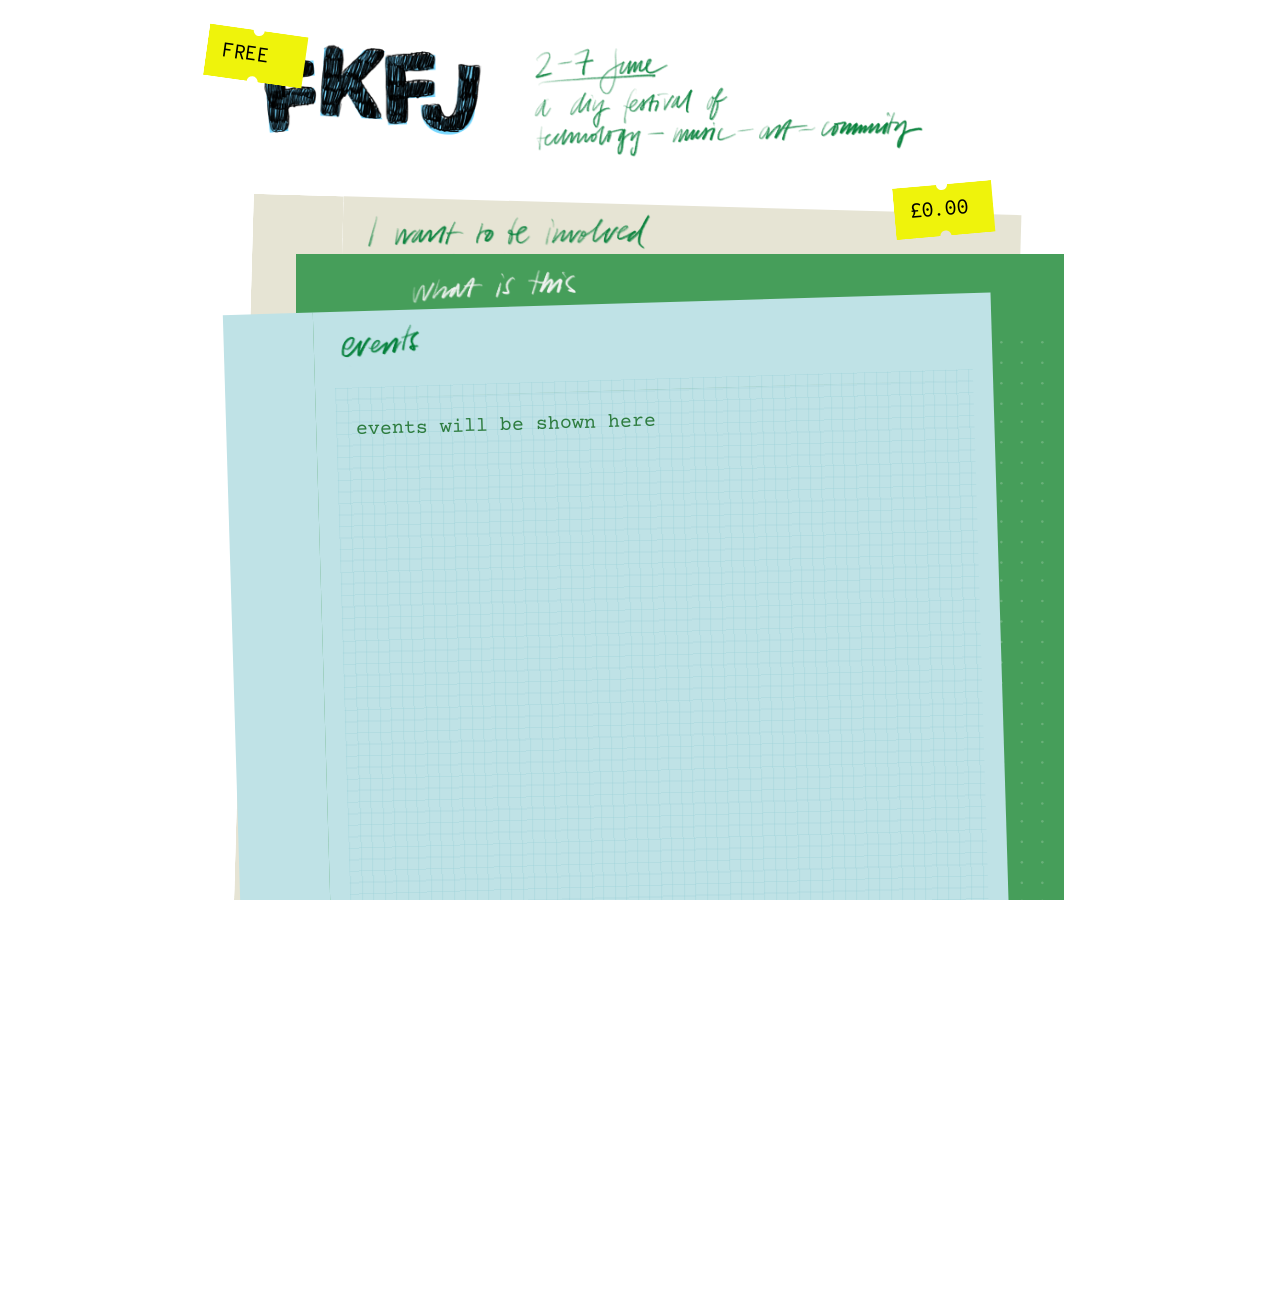
==== index.html @ 5d513fa5 "Create a lil website" ====
<html>
  <head>
    <meta charset="utf-8" />
    <meta name="viewport" content="width=device-width, initial-scale=1" />

    <title>FKFJ — a free diy festival — 2–7 June 2025 — yes you’re involved</title>
    <link rel="stylesheet" href="fkfj.css" />
  </head>

  <body class="no-js">
    <header>
      <div class="logo">
        <picture class="logo-img">
          <source srcset="images/fkfj.png" media="(prefers-reduced-motion: reduce)"></source>
          <img srcset="images/fkfj.gif" alt="FKFJ" />
        </picture>

        <h1 class="logo-txt">FKFJ</h1>
        <div class="sticker-wrapper">
          <span class="price-sticker">
            <span>FREE</span>
          </span>
        </div>
      </div>
      <div class="about">
        <img src="images/about.png" class="hand-drawn-about" />
        <h2 class="date hidden">2–7 June 2025</h2>
        <h3 class="what-it-is hidden">a diy festival of technology! music! art! community!</h3>
      </div>
    </header>
    <div class="pages">
        <div class="sticker2-wrapper">
          <span class="price-sticker">
            <span>£0.00</span>
          </span>
        </div>
      <div class="page bottom beige" id="i-wanna-be-involved">
        <div class="page-margin"></div>

        <div class="page-inner">
          <img src="images/get-involved.png" class="hand-drawn-title" />
          <h1 class="hidden">I want to be involved</h1>
            <div class="content">
              <p>content goes here</p>
            </div>
          </div>
      </div>

      <div class="page middle green" id="what-is-this">
        <div class="page-margin"></div>

        <div class="page-inner">
          <img src="images/what-is-this.png" class="hand-drawn-title" />
          <h1 class="hidden">what is this</h1>
            <div class="content">
              <p>content goes here</p>
              <footer>
                <p>made with love by hand</p>
              </footer>
            </div>
          </div>
      </div>

      <div class="page top blue" id="events">
        <div class="page-margin"></div>

        <div class="page-inner">
          <img src="images/events.png" class="hand-drawn-title" />
          <h1 class="hidden">events</h1>
            <div class="content">
              <p>events will be shown here</p>
              <!-- here is the html for the list of events
              <ol class="events">
                <li class="event expanded">
                  <span class="date-time">2 June, 18:00</span>
                  <span class="location">Friends House</span>
                  <span class="title">keep calm and make things</span>
                  <p>Here’s a decription of the event. Maybe it will be a few sentences. Maybe more? We just don’t really know. But ideally, let’s not ask people to create images, that sucks, keep it lofi and keep it easy.</p>
                </li>
                </ol>
                -->
              <div class="grid"></div>
            </div>

        </div>
      </div>
    </div>
  
  
  </body>
  <script type="text/javascript" src="fkfj.js"></script>

</html>
---- fkfj.css ----
@font-face {
  font-family: 'Overpass';
  font-style: normal;
  font-weight: normal;
  src: url(fonts/OverpassMono-VariableFont_wght.ttf) format('truetype');
}

@font-face {
  font-family: 'Courier Prime';
  font-style: normal;
  font-weight: normal;
  src: url(fonts/CourierPrime-Regular.ttf) format('truetype');
}

@font-face {
  font-family: 'Courier Prime';
  font-style: normal;
  font-weight: bold;
  src: url(fonts/CourierPrime-Bold.ttf) format('truetype');
}

@font-face {
  font-family: 'Courier Prime';
  font-style: italic;
  font-weight: normal;
  src: url(fonts/CourierPrime-Italic.ttf) format('truetype');
}

@font-face {
  font-family: 'Courier Prime';
  font-style: italic;
  font-weight: bold;
  src: url(fonts/CourierPrime-BoldItalic.ttf) format('truetype');
}

:root {
  --beige: #E6E4D4;
  --beige-text: #F5F5F5;
  --green-bg: #469E5A;
  --green-text: #2D7C3F;
  --baby-blue: #BFE2E6;
  --gridline-blue: #86C7CE;
  --yellow: #EFF30B;

  --large-max-width: 50vw;
  --medium-max-width: 60vw;
  --small-max-width: 90vw;
  --tiny-max-width: 95vw;
  
  --default-max-width: var(--medium-max-width);
}

html, body {
  height: 100%;
  width: 100%;
  margin: 0;
  padding: 0;
  overflow-x: clip;
}

body {
  font-family: 'Courier Prime', Courier New, monospace;
  color: var(--green-text);
  overflow-x: hidden;
}

img, picture {
  max-width: 100%;
}

a, a:visited, a:hover, a:active {
  color: inherit;
}

p {
  margin-top: 0;
}

h1 {
  font-style: italic;
  font-weight: bold;
  margin-top: 0;
}

p, ol {
  font-size: 20px;
}

header h1, header h2, header h3 {
  font-style: normal;
  font-weight: bold;
  font-size: 32px;
}

header {
  max-width: var(--default-max-width);
  margin-left: auto;
  margin-right: auto;
  margin-bottom: 40px;
  margin-top: 40px;
  display: flex;
  gap: 40px;
  align-items: center;
}

.hidden {
  height: 0;
  width: 0;
  opacity: 0;
}

.hand-drawn-title {
  max-width: 340px;
}


.logo {
  flex: 0 0 400px;
  position: relative;
}

.logo-img {
  max-width: 100%;
}

.logo-txt {
  opacity: 0;
  height: 0;
  width: 0;
}

.sticker-wrapper {
  position: absolute;
  left: -50px;
  top: -10px;
  transform: rotate(8deg);
}
.sticker2-wrapper {
  position: absolute;
  right: 30px;
  top: -20px;
  transform: rotate(-5deg);
  z-index: 6;
}
.price-sticker {
  display: inline-block;
  width: 100px;
  height: 52px;
  position: relative;
  background: var(--yellow);
  mask: url(images/price-sticker.svg#price-sticker);
  mask-size: cover;
}
.price-sticker span {
  color: black;
  font-family: 'Overpass', monospace;
  font-size: 20px;
  position: absolute;
  top: 13px;
  left: 15px;
}

.hand-drawn-about {
  max-width: 80%;
}

.date {
  font-style: italic;
  margin: 0;
}
.what-it-is {
  font-style: italic;
  font-weight: normal;
  margin: 0;
}

.pages {
  max-width: var(--default-max-width);
  position: relative;
  margin-left: auto;
  margin-right: auto;
  min-height: 1100px;
}
.no-js .pages {
  display: flex;
  flex-direction: column;
}

.page {
  padding-left: 20px;
  min-height: 900px;
  width: 100%;
  position: absolute;
  display: flex;
  gap: 0;
  flex-direction: row;
  align-items: stretch;
  transition: all 0.25s ease-out;
}
.no-js .page {
  position: unset !important;
}

.page-margin {
  flex: 0 0 90px;
  background: var(--baby-blue);
  mask: url(images/holespunched.svg);
  mask-size: cover;
}

.page.blue .page-margin {
  mask: unset;
}
.page-inner {
  padding: 5px 20px 20px 20px;
  flex-grow: 2;
  display: flex;
  flex-direction: column;
  align-items: stretch;
}
.page.bottom {
  transform: rotate(1.6deg);
  z-index: 0;
  left: -35px;
  cursor: pointer;
}
.page.bottom.mid-transition {
  transform: rotate(4.2deg);
  left: -130px;
}
.no-js .page.bottom {
 order: 3;
}

.page.middle {
  transform: rotate(0deg);
  top: 50px;
  left: 20px;
  z-index: 1;
  cursor: pointer;
}
.page.middle.mid-transition {
  transform: rotate(-5deg);
  left: 80px;
}
.no-js .page.middle {
 order: 2;
}

.page.top {
  transform: rotate(-1.7deg);
  top: 100px;
  left: -40px;
  z-index: 2;
}
.page.top.mid-transition {
  transform: rotate(-3deg);
  left: -80px;
}
.no-js .page.top {
 order: 1;
}

.page.beige .page-inner, .page.beige .page-margin {
  background: var(--beige);
}

.page.green .page-inner, .page.green .page-margin {
  background: var(--green-bg);
  color: var(--beige-text);
}
.page.blue .page-inner, .page.blue .page-margin {
  background: var(--baby-blue);
}

.page.beige .content {
  background-image: url(images/lines.svg);
  background-size: cover;
}

.page.green .content {
  background-image: url(images/dotgrid.svg);
  background-size: cover;
}

.page.blue .content {
  /* overflow-y: auto; */
  position: relative;

  background:
    linear-gradient(#bfe2e6 33%, rgba(191,226,230, 0)),
    linear-gradient(rgba(191,226,230, 0), #bfe2e6 66%) 0 100%,
    radial-gradient(farthest-side at 50% 0, rgba(45,124,63, 0.5), rgba(0,0,0,0)),
    radial-gradient(farthest-side at 50% 100%, rgba(45,124,63, 0.5), rgba(0,0,0,0)) 0 100%;
  background-color: #bfe2e6;
  background-repeat: no-repeat;
  background-attachment: local, local, scroll, scroll;
  background-size: 100% 51px, 100% 51px, 100% 17px, 100% 17px;
}
.page.blue .grid {
  background-image: url(images/grid.svg);
  background-repeat: repeat;
  position: fixed;
  left: 130px;
  right: 20px;
  top: 76px;
  bottom: 20px;
  pointer-events: none;
  mix-blend-mode: darken;
}

.content {
  padding: 20px;
  flex-grow: 2;
}
.content {
    -ms-overflow-style: none;  /* Internet Explorer 10+ */
    scrollbar-width: none;  /* Firefox */
}
.content::-webkit-scrollbar {
    display: none;  /* Safari and Chrome */
}

.events {
  list-style-type: none;
  margin-top: 0;
  padding: 0;
  border-top: 1px solid var(--green-bg);
}

.event {
  padding: 20px 0;
  border-bottom: 1px solid var(--green-bg);
  cursor: pointer;
}
.no-js .event {
  cursor: unset !important;
}

.event.expanded p {
  display: block;
}

.event p {
  display: none;
  max-width: 100%;
  margin-top: 1em;
}

.event p:last-of-type {
  margin-bottom: 0;
}

.event .date-time, .event .location {
}

.event .title {
  font-style: italic;
  font-weight: bold;
  font-size: 24px;
  display: block;
  text-decoration: underline;
}

footer {
  max-width: var(--default-max-width);
  margin: 10px auto 20px auto;
  min-height: 80px;
}

@media (width > 1800px) {
  :root {
    --default-max-width: var(--large-max-width)
  }
}

@media (width > 1200px) and (width <= 1800px) {
  :root {
    --default-max-width: var(--medium-max-width)
  }

  .logo {
    flex: 0 0 30%;
  }
}

@media (width > 500px) and (width <= 1200px) {
  :root {
    --default-max-width: var(--small-max-width)
  }

  .logo {
    flex: 0 0 30%;
  }

  .sticker-wrapper {
    left: 0;
    top: -10px;
  }
}

@media (width <= 500px) {
  :root {
    --default-max-width: var(--tiny-max-width);
  }

  body {
    font-size: 14px;
  }

  header {
    margin-top: 20px;
    margin-bottom: 20px;
    padding-left: 10px;
    padding-right: 10px;
    gap: 15px;
    box-sizing: border-box;
  }

  p, ol {
    font-size: 18px;
  }

  .hand-drawn-about {
    max-width: 100%;
  }

  .hand-drawn-title {
    max-width: 200px;
  }

  .date, .what-it-is {
    font-size: 18px;
  }

  .logo {
    flex: 0 0 50%;
    position: relative;
  }
  
  .logo-img {
    padding-top: 20px;
  }

  .price-sticker {
    width: 75px;
    height: 39px;
  }

  .price-sticker span {
    font-size: 16px;
  }

  .sticker-wrapper {
    left: 0;
    top: -25px;
  }

  .pages {
    min-width: 105vw;
    min-height: 100vh;
  }

  .page {
    min-height: 90vh;
  }

  .page.blue .grid {
    left: 90px;
    right: 20px;
    top: 60px;
    bottom: 20px;
  }

  .page-margin {
    flex: 0 0 50px;
    mask: url(images/holespunched2.svg);
    mask-size: cover;
    mask-position: center;
  }

  .page-inner {
    padding-top: 10px;
  }

  .page-inner h1 {
    font-size: 22px;
  }

  .event .title {
    font-size: 18px;
  }

  footer {
    margin-top: 40px;
    min-height: unset;
  }
}

@media (prefers-reduced-motion) {
  * {
    animation: none !important;
    transition-duration: 0s !important;
  }
}
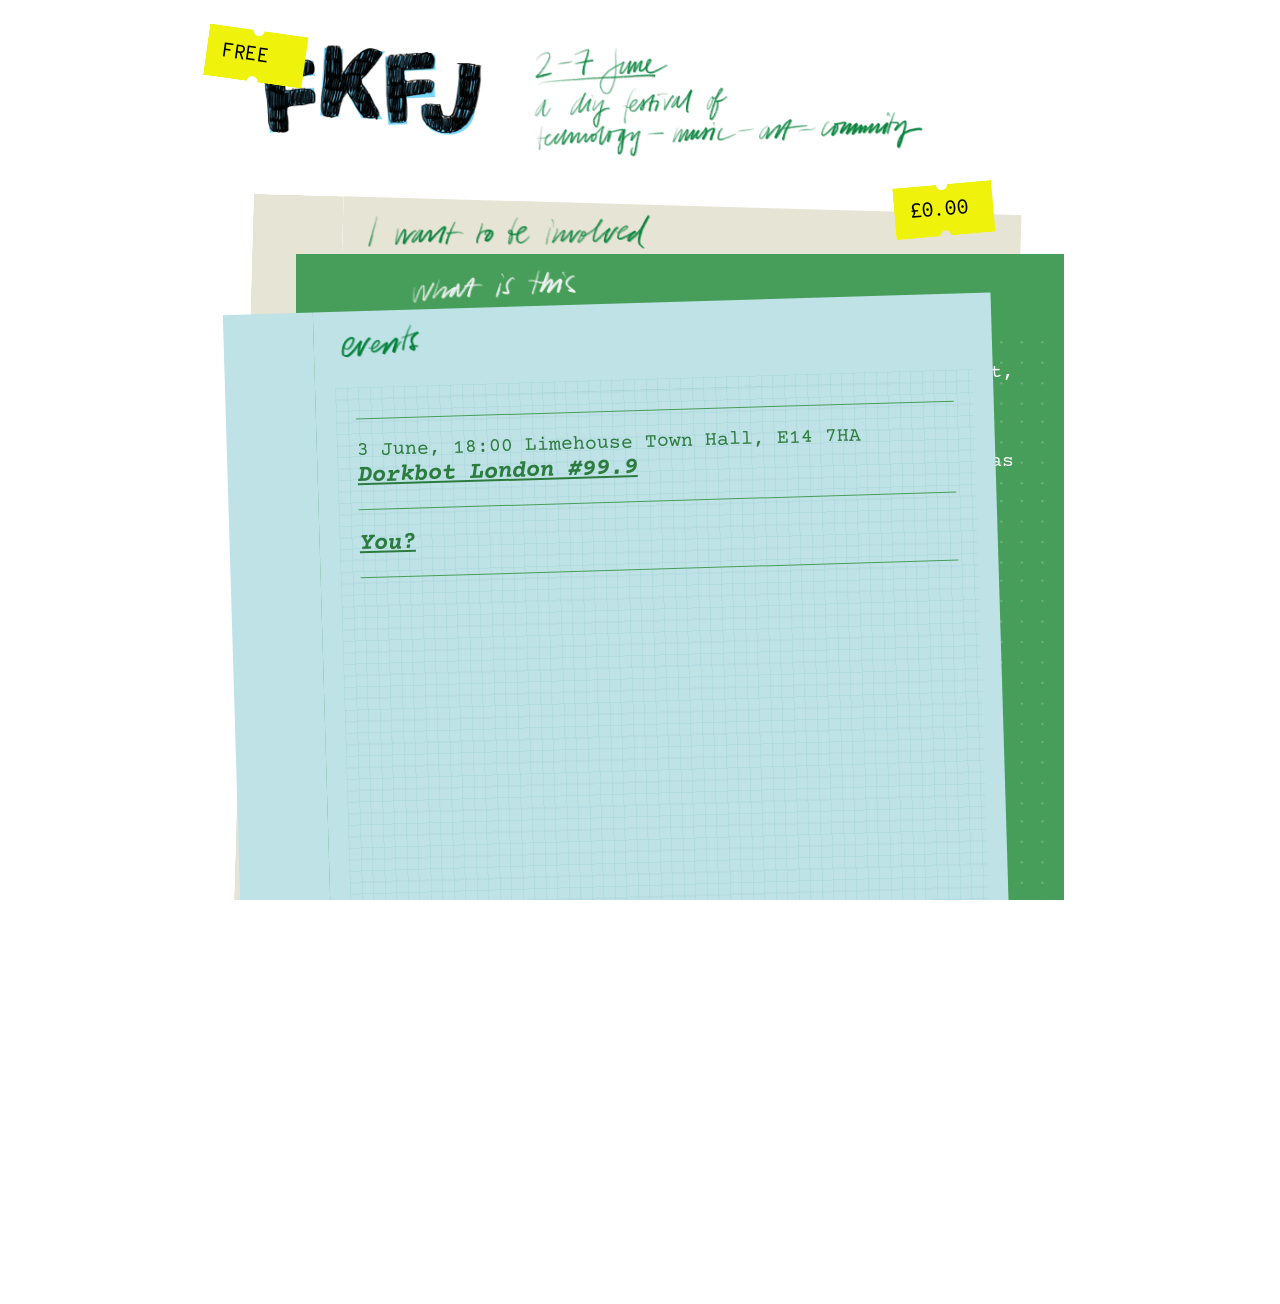
==== commit a019e875: "TEXT" ====
--- a/index.html
+++ b/index.html
@@ -41,7 +41,13 @@
           <img src="images/get-involved.png" class="hand-drawn-title" />
           <h1 class="hidden">I want to be involved</h1>
             <div class="content">
-              <p>content goes here</p>
+              <p>If you have an event you think would fit with the vaguely anti-SXSW ethos of FKFJ, we'll happily list it!</p>
+              <p>Talks, workshops, meetups, gigs, performances, installations - anything goes.</p>
+              <p>We'd love to hear about your workshop on the ethics of robotic AI bagpipes and their relationship to the cheese industry.</p>
+              <p>We'll expect you to comply with our <a href="conduct.html">code of conduct</a> and link back, but that's all we ask.</p>
+              <p>Get in touch: <a href="mailto:hello@fkfj.london">hello@fkfj.london</a></p>
+              </br>
+              <p>Want to run an FKFJ event outside London? Let us know!</p>
             </div>
           </div>
       </div>
@@ -51,12 +57,12 @@
 
         <div class="page-inner">
           <img src="images/what-is-this.png" class="hand-drawn-title" />
-          <h1 class="hidden">what is this</h1>
+          <h1 class="hidden">What is this</h1>
             <div class="content">
-              <p>content goes here</p>
-              <footer>
-                <p>made with love by hand</p>
-              </footer>
+              <p>FKFJ is a DIY festival of technology, music, art, and community across London.</p>
+              <p>By sheer coincidence it takes place on the same dates as <a href="https://www.sxswlondon.com/">SXSW</a>, but is actually affordable and has events you might want to attend.</p>
+              <p>Anyone can host an FKFJ event! Let us know if you'd like to be listed, have a venue to share, or a thing you would like to put on.</p>
+              <p>Got questions? <a href="mailto:hello@fkfj.london">hello@fkfj.london</a></p>
             </div>
           </div>
       </div>
@@ -66,19 +72,23 @@
 
         <div class="page-inner">
           <img src="images/events.png" class="hand-drawn-title" />
-          <h1 class="hidden">events</h1>
+          <h1 class="hidden">Events</h1>
             <div class="content">
-              <p>events will be shown here</p>
-              <!-- here is the html for the list of events
               <ol class="events">
                 <li class="event expanded">
-                  <span class="date-time">2 June, 18:00</span>
-                  <span class="location">Friends House</span>
-                  <span class="title">keep calm and make things</span>
-                  <p>Here’s a decription of the event. Maybe it will be a few sentences. Maybe more? We just don’t really know. But ideally, let’s not ask people to create images, that sucks, keep it lofi and keep it easy.</p>
+                  <span class="date-time">3 June, 18:00</span>
+                  <span class="location">Limehouse Town Hall, E14 7HA</span>
+                  <span class="title">Dorkbot London #99.9</span>
+                  <p>Dorkbot London is a night of talks and performances on the intersection of art and technology - "people doing strange things with technology" since 2001.</p>
+                  <p><a href="https://dorkbotlondon.org">Find out more</a></p>
                 </li>
-                </ol>
-                -->
+                <li class="event expanded">
+                  <span class="title">You?</span>
+                  <p>FKFJ is a festival organised by everyone - want to list an event?</p>
+                  <p>Let us know! We'd love to hear about your workshop on the ethics of robotic AI bagpipes and their relationship to the cheese industry.</p>
+                  <p><a href="mailto:hello@fkfj.london">hello@fkfj.london</a></p>
+                </li>
+              </ol>
               <div class="grid"></div>
             </div>
 
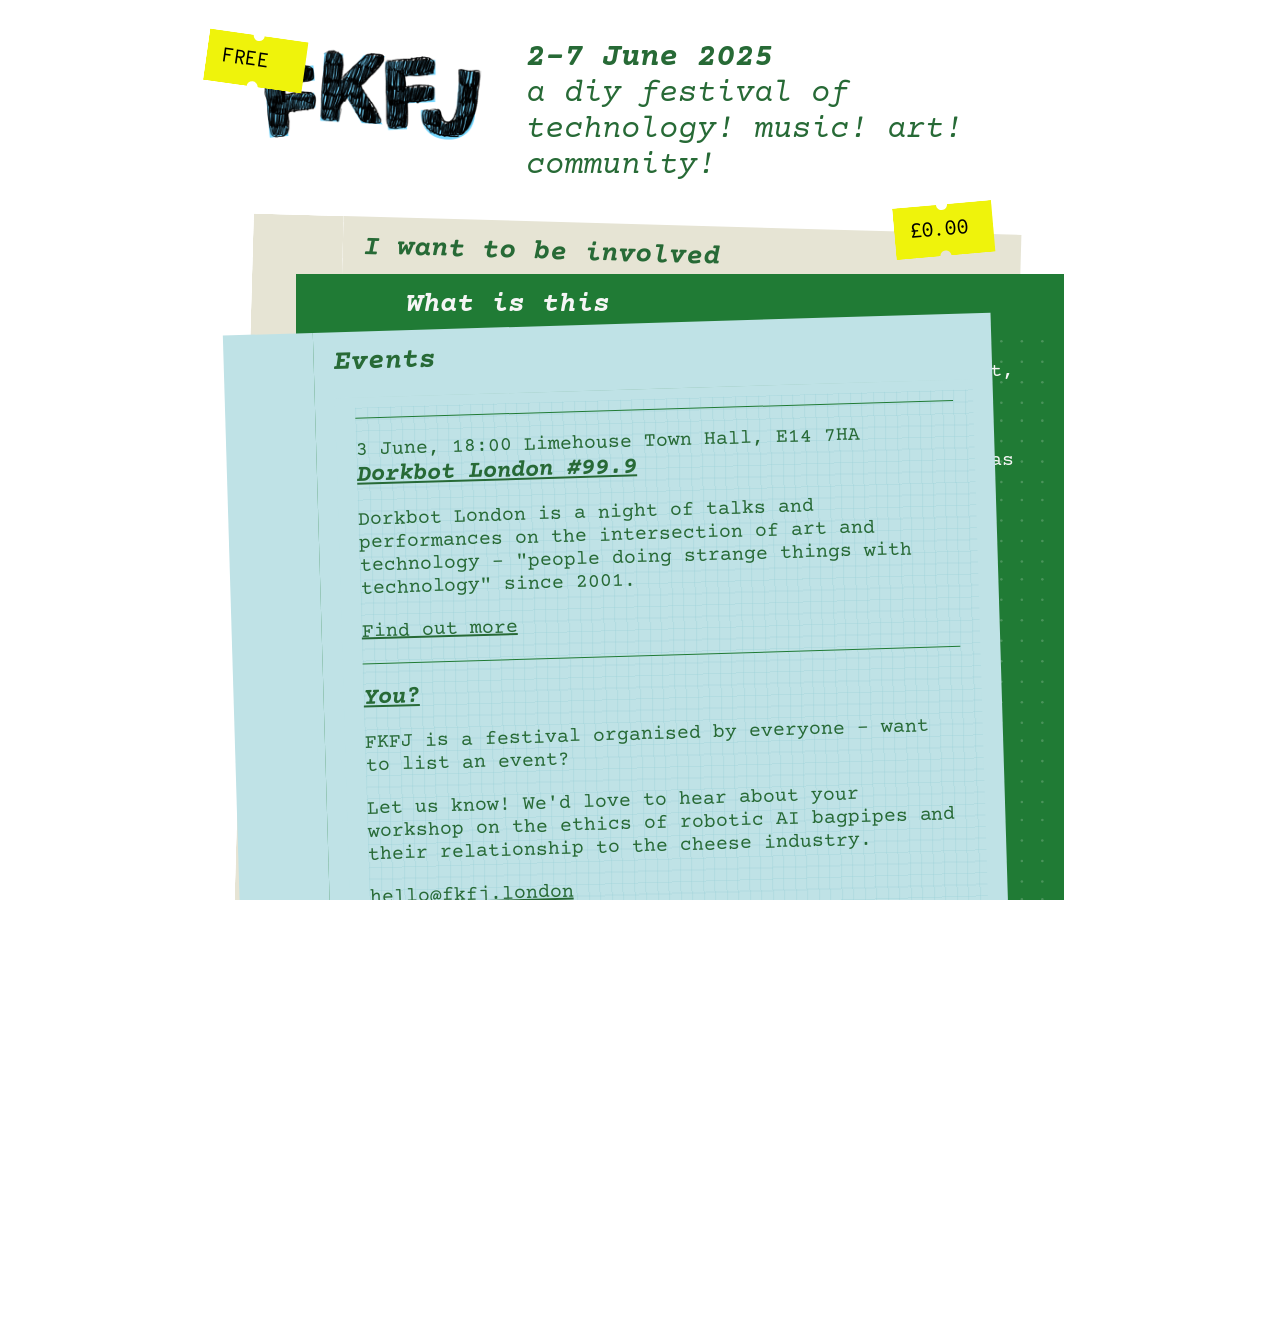
==== commit ef9e4ed0: "Improve readability, contrast, expand events" ====
--- a/index.html
+++ b/index.html
@@ -1,4 +1,4 @@
-<html>
+<html lang="en-GB">
   <head>
     <meta charset="utf-8" />
     <meta name="viewport" content="width=device-width, initial-scale=1" />
@@ -23,9 +23,8 @@
         </div>
       </div>
       <div class="about">
-        <img src="images/about.png" class="hand-drawn-about" />
-        <h2 class="date hidden">2–7 June 2025</h2>
-        <h3 class="what-it-is hidden">a diy festival of technology! music! art! community!</h3>
+        <h2 class="date">2–7 June 2025</h2>
+        <h3 class="what-it-is">a diy festival of technology! music! art! community!</h3>
       </div>
     </header>
     <div class="pages">
@@ -34,12 +33,11 @@
             <span>£0.00</span>
           </span>
         </div>
-      <div class="page bottom beige" id="i-wanna-be-involved">
+      <div class="page bottom beige" id="i-wanna-be-involved" tabindex="3">
         <div class="page-margin"></div>
 
         <div class="page-inner">
-          <img src="images/get-involved.png" class="hand-drawn-title" />
-          <h1 class="hidden">I want to be involved</h1>
+          <h1>I want to be involved</h1>
             <div class="content">
               <p>If you have an event you think would fit with the vaguely anti-SXSW ethos of FKFJ, we'll happily list it!</p>
               <p>Talks, workshops, meetups, gigs, performances, installations - anything goes.</p>
@@ -52,12 +50,11 @@
           </div>
       </div>
 
-      <div class="page middle green" id="what-is-this">
+      <div class="page middle green" id="what-is-this" tabindex="2">
         <div class="page-margin"></div>
 
         <div class="page-inner">
-          <img src="images/what-is-this.png" class="hand-drawn-title" />
-          <h1 class="hidden">What is this</h1>
+          <h1>What is this</h1>
             <div class="content">
               <p>FKFJ is a DIY festival of technology, music, art, and community across London.</p>
               <p>By sheer coincidence it takes place on the same dates as <a href="https://www.sxswlondon.com/">SXSW</a>, but is actually affordable and has events you might want to attend.</p>
@@ -67,12 +64,11 @@
           </div>
       </div>
 
-      <div class="page top blue" id="events">
+      <div class="page top blue" id="events" tabindex="1">
         <div class="page-margin"></div>
 
         <div class="page-inner">
-          <img src="images/events.png" class="hand-drawn-title" />
-          <h1 class="hidden">Events</h1>
+          <h1>Events</h1>
             <div class="content">
               <ol class="events">
                 <li class="event expanded">
--- a/fkfj.css
+++ b/fkfj.css
@@ -36,8 +36,8 @@
 :root {
   --beige: #E6E4D4;
   --beige-text: #F5F5F5;
-  --green-bg: #469E5A;
-  --green-text: #2D7C3F;
+  --green-bg: #207B35;
+  --green-text: #276A36;
   --baby-blue: #BFE2E6;
   --gridline-blue: #86C7CE;
   --yellow: #EFF30B;
@@ -79,7 +79,8 @@
 h1 {
   font-style: italic;
   font-weight: bold;
-  margin-top: 0;
+  margin-top: 10;
+  font-size: 1.75em;
 }
 
 p, ol {
@@ -103,12 +104,6 @@
   align-items: center;
 }
 
-.hidden {
-  height: 0;
-  width: 0;
-  opacity: 0;
-}
-
 .hand-drawn-title {
   max-width: 340px;
 }
@@ -187,7 +182,7 @@
 }
 
 .page {
-  padding-left: 20px;
+  margin-left: 20px;
   min-height: 900px;
   width: 100%;
   position: absolute;
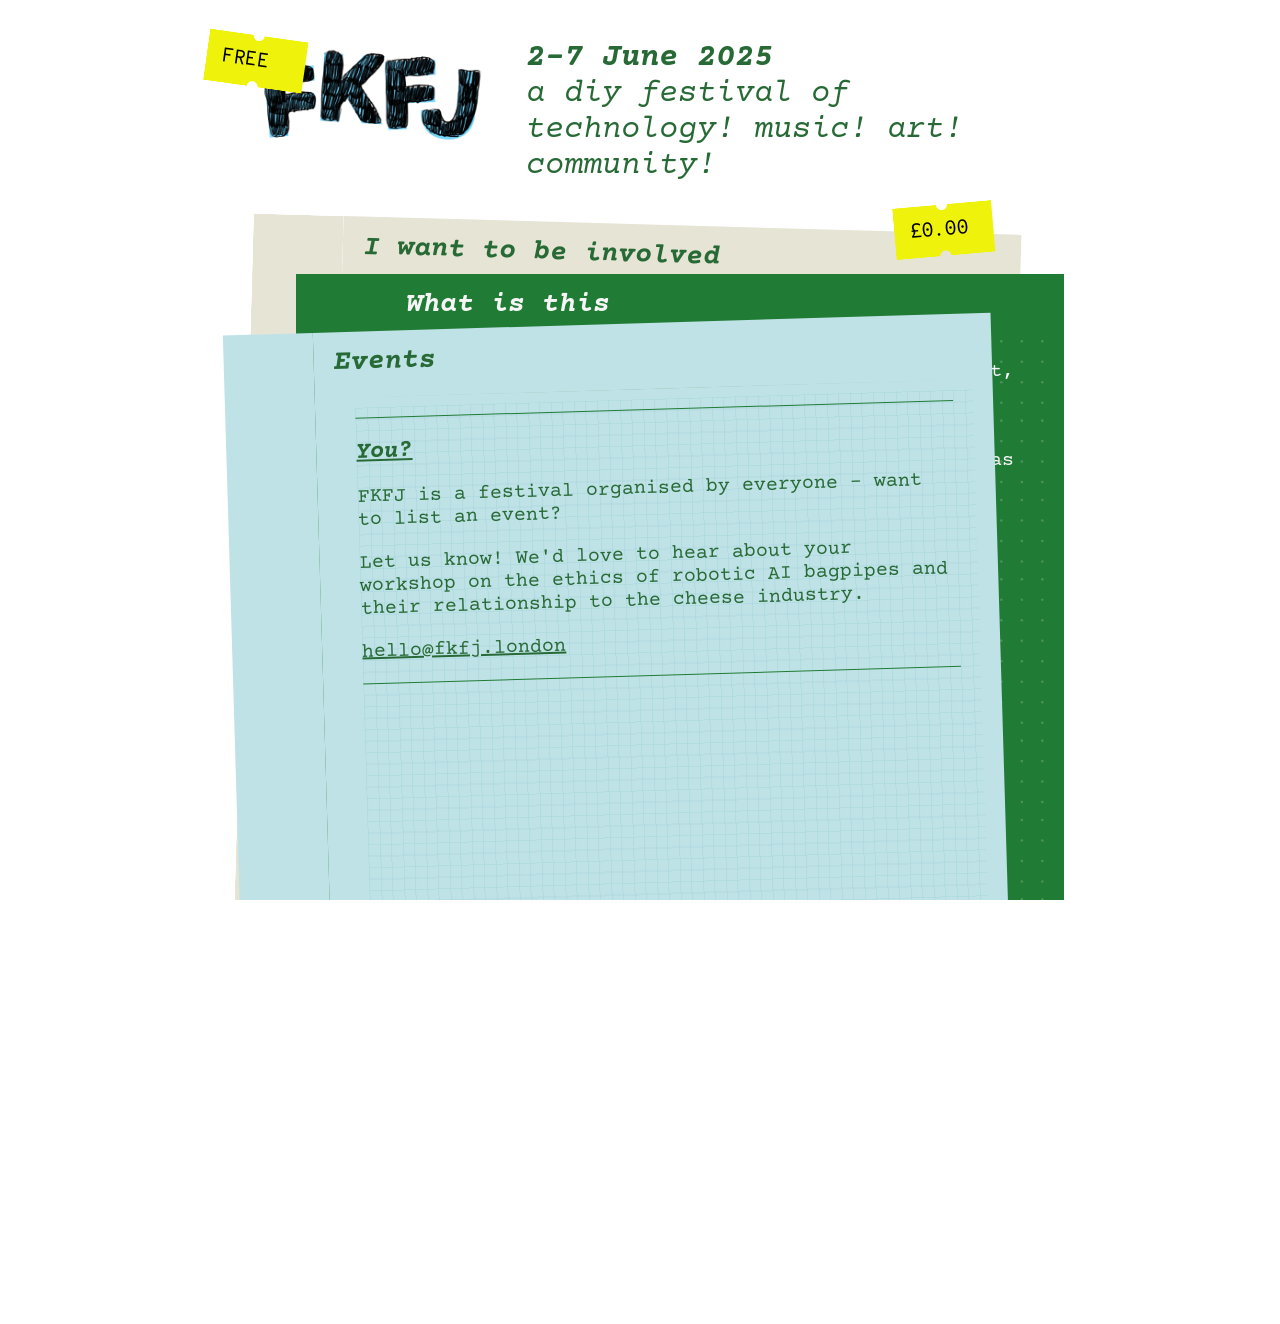
==== commit 3ef7bc70: "Kill dorkbot" ====
--- a/index.html
+++ b/index.html
@@ -72,13 +72,6 @@
             <div class="content">
               <ol class="events">
                 <li class="event expanded">
-                  <span class="date-time">3 June, 18:00</span>
-                  <span class="location">Limehouse Town Hall, E14 7HA</span>
-                  <span class="title">Dorkbot London #99.9</span>
-                  <p>Dorkbot London is a night of talks and performances on the intersection of art and technology - "people doing strange things with technology" since 2001.</p>
-                  <p><a href="https://dorkbotlondon.org">Find out more</a></p>
-                </li>
-                <li class="event expanded">
                   <span class="title">You?</span>
                   <p>FKFJ is a festival organised by everyone - want to list an event?</p>
                   <p>Let us know! We'd love to hear about your workshop on the ethics of robotic AI bagpipes and their relationship to the cheese industry.</p>
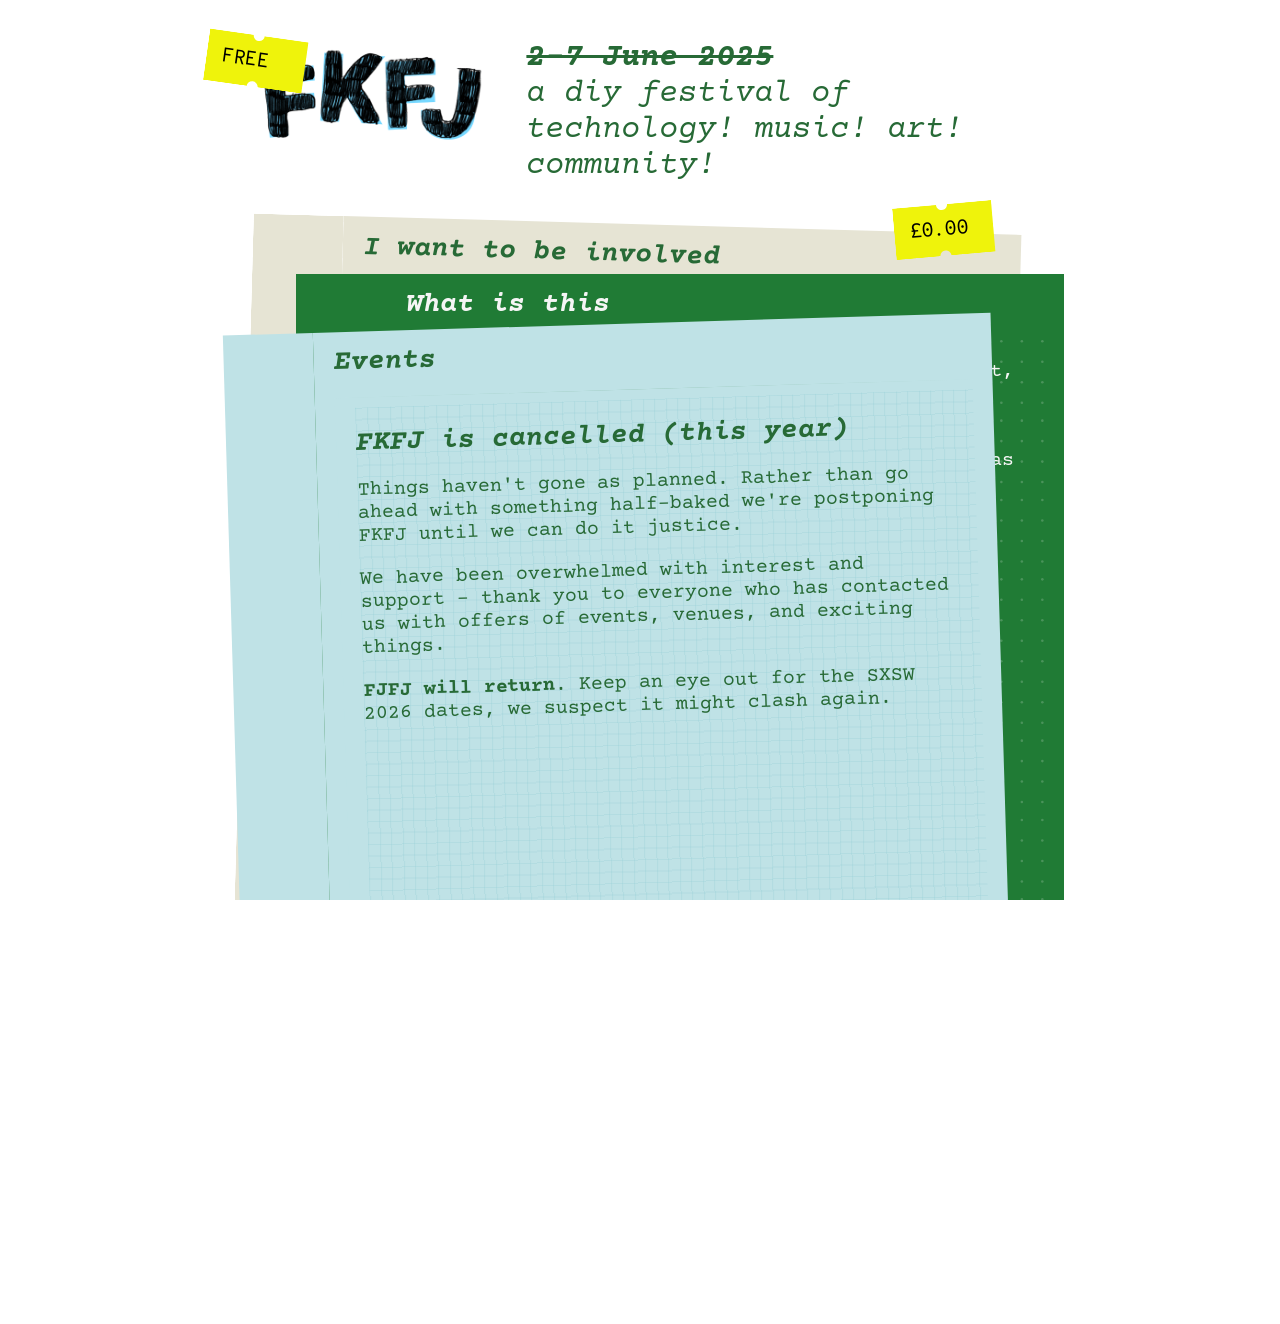
==== commit d7924b8c: "Cancelled" ====
--- a/index.html
+++ b/index.html
@@ -23,7 +23,7 @@
         </div>
       </div>
       <div class="about">
-        <h2 class="date">2–7 June 2025</h2>
+        <h2 class="date"><strike>2–7 June 2025</strike></h2>
         <h3 class="what-it-is">a diy festival of technology! music! art! community!</h3>
       </div>
     </header>
@@ -70,6 +70,11 @@
         <div class="page-inner">
           <h1>Events</h1>
             <div class="content">
+              <h1 color="red">FKFJ is cancelled (this year)</h1>
+              <p>Things haven't gone as planned. Rather than go ahead with something half-baked we're postponing FKFJ until we can do it justice.</p>
+              <p>We have been overwhelmed with interest and support - thank you to everyone who has contacted us with offers of events, venues, and exciting things.</p>
+              <p><strong>FJFJ will return</strong>. Keep an eye out for the SXSW 2026 dates, we suspect it might clash again.</p>
+              <!--
               <ol class="events">
                 <li class="event expanded">
                   <span class="title">You?</span>
@@ -78,6 +83,7 @@
                   <p><a href="mailto:hello@fkfj.london">hello@fkfj.london</a></p>
                 </li>
               </ol>
+              -->
               <div class="grid"></div>
             </div>
 
